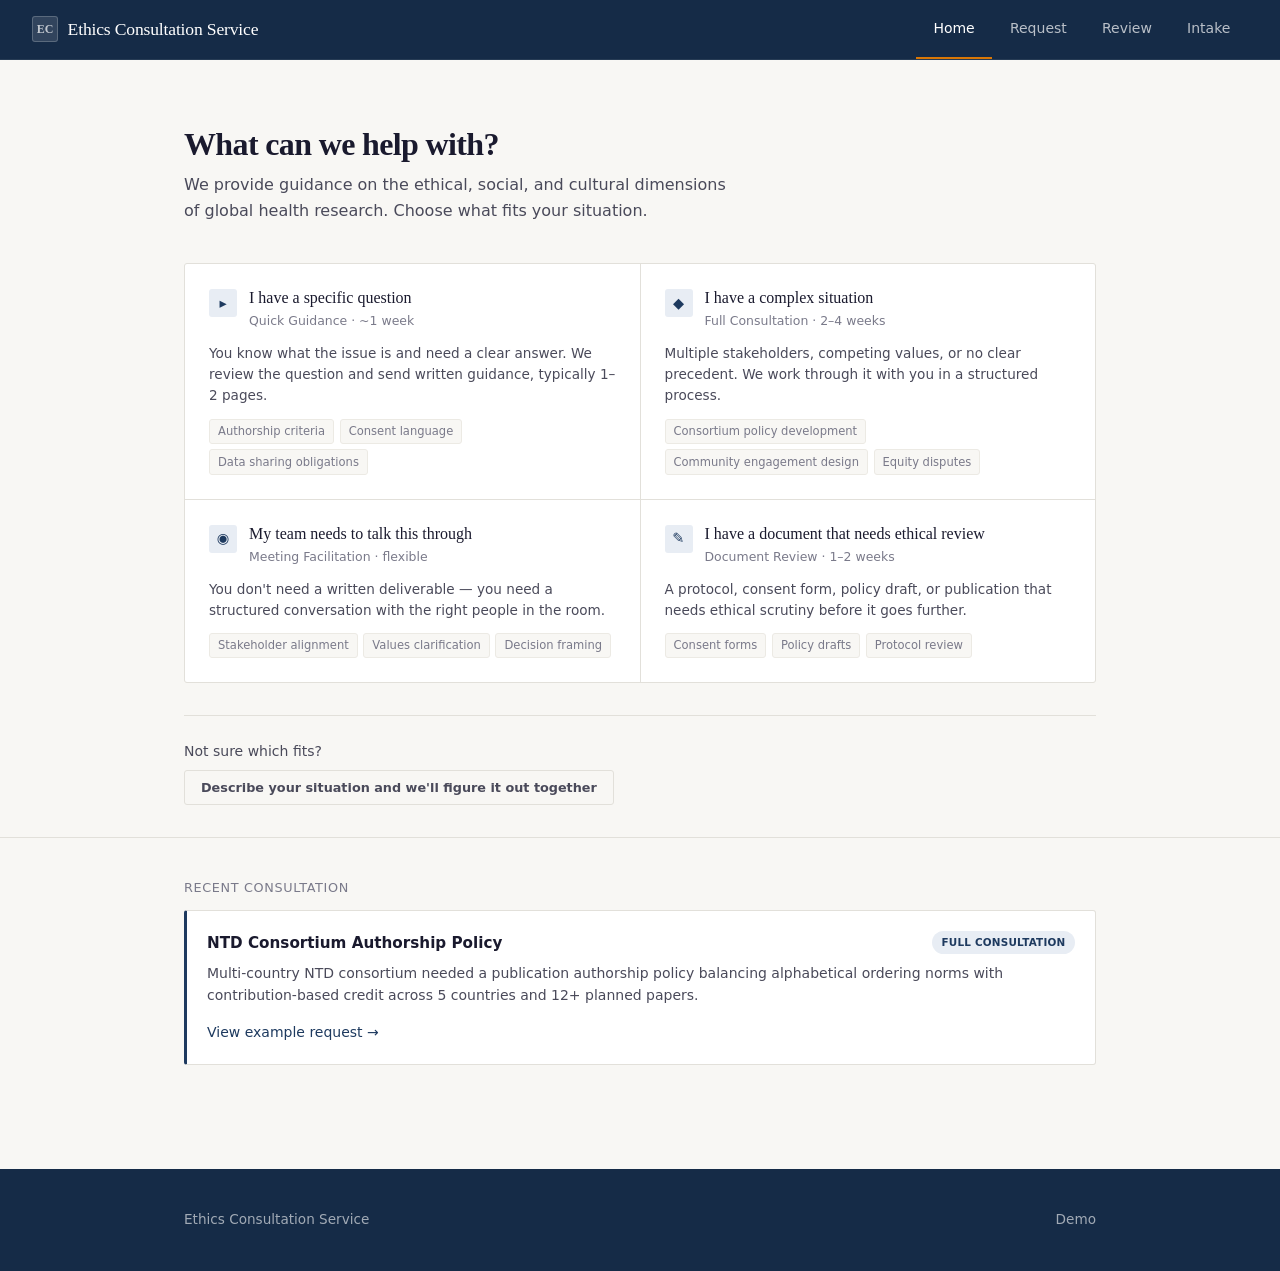
==== index.html @ dc06e8b0 "feat: ethics consultation request portal – 4-page static demo Client-facing request portal with AI-a" ====
<!DOCTYPE html>
<html lang="en">
<head>
<meta charset="UTF-8">
<meta name="viewport" content="width=device-width, initial-scale=1.0">
<title>Ethics Consultation Service</title>
<link rel="stylesheet" href="css/styles.css">
</head>
<body>

<!-- Nav -->
<nav class="nav-bar">
  <div class="nav-brand">
    <div class="brand-mark">EC</div>
    Ethics Consultation Service
  </div>
  <ul class="nav-links">
    <li><a href="index.html">Home</a></li>
    <li><a href="request.html">Request</a></li>
    <li><a href="review.html">Review</a></li>
    <li><a href="intake.html">Intake</a></li>
  </ul>
</nav>

<!-- Main -->
<section class="section" style="padding: 4rem 0 2rem;">
  <div class="container">
    <h1 style="font-size: 2rem; margin-bottom: 0.5rem;">What can we help with?</h1>
    <p class="text-light" style="max-width: 560px; margin-bottom: 2.5rem;">
      We provide guidance on the ethical, social, and cultural dimensions of global health research. Choose what fits your situation.
    </p>

    <!-- Triage Paths -->
    <div class="triage-grid">

      <a href="request.html?type=quick" class="triage-card">
        <div class="triage-header">
          <div class="triage-icon">&#9656;</div>
          <div>
            <div class="triage-title">I have a specific question</div>
            <div class="triage-timing">Quick Guidance &middot; ~1 week</div>
          </div>
        </div>
        <p class="triage-desc">You know what the issue is and need a clear answer. We review the question and send written guidance, typically 1&ndash;2 pages.</p>
        <div class="triage-examples">
          <span>Authorship criteria</span>
          <span>Consent language</span>
          <span>Data sharing obligations</span>
        </div>
      </a>

      <a href="request.html?type=full" class="triage-card">
        <div class="triage-header">
          <div class="triage-icon">&#9670;</div>
          <div>
            <div class="triage-title">I have a complex situation</div>
            <div class="triage-timing">Full Consultation &middot; 2&ndash;4 weeks</div>
          </div>
        </div>
        <p class="triage-desc">Multiple stakeholders, competing values, or no clear precedent. We work through it with you in a structured process.</p>
        <div class="triage-examples">
          <span>Consortium policy development</span>
          <span>Community engagement design</span>
          <span>Equity disputes</span>
        </div>
      </a>

      <a href="request.html?type=meeting" class="triage-card">
        <div class="triage-header">
          <div class="triage-icon">&#9673;</div>
          <div>
            <div class="triage-title">My team needs to talk this through</div>
            <div class="triage-timing">Meeting Facilitation &middot; flexible</div>
          </div>
        </div>
        <p class="triage-desc">You don't need a written deliverable &mdash; you need a structured conversation with the right people in the room.</p>
        <div class="triage-examples">
          <span>Stakeholder alignment</span>
          <span>Values clarification</span>
          <span>Decision framing</span>
        </div>
      </a>

      <a href="request.html?type=review" class="triage-card">
        <div class="triage-header">
          <div class="triage-icon">&#9998;</div>
          <div>
            <div class="triage-title">I have a document that needs ethical review</div>
            <div class="triage-timing">Document Review &middot; 1&ndash;2 weeks</div>
          </div>
        </div>
        <p class="triage-desc">A protocol, consent form, policy draft, or publication that needs ethical scrutiny before it goes further.</p>
        <div class="triage-examples">
          <span>Consent forms</span>
          <span>Policy drafts</span>
          <span>Protocol review</span>
        </div>
      </a>

    </div>

    <!-- Not sure -->
    <div style="margin-top: 2rem; padding-top: 1.5rem; border-top: 1px solid var(--border);">
      <p class="text-light text-small" style="margin-bottom: 0.5rem;">Not sure which fits?</p>
      <a href="request.html" class="btn btn-outline btn-sm">Describe your situation and we'll figure it out together</a>
    </div>

  </div>
</section>

<!-- Recent Example -->
<section class="section-sm" style="border-top: 1px solid var(--border);">
  <div class="container">
    <p class="text-xs text-muted" style="text-transform: uppercase; letter-spacing: 0.05em; margin-bottom: 0.75rem;">Recent consultation</p>
    <div class="card" style="border-left: 3px solid var(--navy);">
      <div style="display: flex; justify-content: space-between; align-items: start; flex-wrap: wrap; gap: 0.5rem; margin-bottom: 0.5rem;">
        <strong style="font-size: 0.95rem;">NTD Consortium Authorship Policy</strong>
        <span class="badge badge-navy" style="font-size: 0.65rem;">Full Consultation</span>
      </div>
      <p class="text-small text-light" style="margin-bottom: 0.75rem; line-height: 1.55;">
        Multi-country NTD consortium needed a publication authorship policy balancing alphabetical ordering norms with contribution-based credit across 5 countries and 12+ planned papers.
      </p>
      <a href="request.html?example=true" class="text-small" style="font-weight: 500;">View example request &rarr;</a>
    </div>
  </div>
</section>

<!-- Footer -->
<footer class="site-footer">
  <div class="container">
    <div class="footer-inner">
      <div>Ethics Consultation Service</div>
      <div>Demo</div>
    </div>
  </div>
</footer>

<script src="js/shared.js"></script>
</body>
</html>
---- css/styles.css ----
/* ═══════════════════════════════════════════════
   ETHICS CONSULTATION PORTAL – Design System
   Navy/Amber institutional palette
   ═══════════════════════════════════════════════ */

/* ── Tokens ────────────────────────────────── */
:root {
  /* Primary palette */
  --navy:        #1e3a5f;
  --navy-dark:   #152b47;
  --navy-light:  #2a4d7a;
  --navy-wash:   #e8edf4;

  /* Accent */
  --amber:       #d97706;
  --amber-hover: #b45309;
  --amber-light: #f59e0b;
  --amber-wash:  #fef3c7;
  --amber-bg:    #fffbeb;

  /* Surfaces */
  --surface:     #f8f7f4;
  --surface-alt: #f1efe9;
  --paper:       #ffffff;

  /* Text */
  --ink:         #1a1a2e;
  --ink-light:   #4a4a5a;
  --ink-muted:   #7a7a8a;
  --ink-faint:   #b0b0bc;

  /* Status */
  --success:     #059669;
  --success-bg:  #ecfdf5;
  --success-border: #a7f3d0;
  --warn:        #d97706;
  --warn-bg:     #fffbeb;
  --error:       #dc2626;
  --error-bg:    #fef2f2;

  /* Borders & shadows */
  --border:      #e2e0da;
  --border-light:#eceae4;
  --shadow-xs:   0 1px 2px rgba(26,26,46,0.04);
  --shadow-sm:   0 1px 3px rgba(26,26,46,0.06), 0 1px 2px rgba(26,26,46,0.04);
  --shadow-md:   0 4px 12px rgba(26,26,46,0.08);
  --shadow-lg:   0 10px 30px rgba(26,26,46,0.12);
  --shadow-glow: 0 0 0 3px rgba(217,119,6,0.15);

  /* Typography */
  --font-heading: Georgia, 'Times New Roman', serif;
  --font-body:    system-ui, -apple-system, 'Segoe UI', Roboto, 'Helvetica Neue', sans-serif;
  --font-mono:    'SF Mono', 'Fira Code', 'Cascadia Code', monospace;

  /* Layout */
  --max-width:   960px;
  --radius:      3px;
  --radius-lg:   4px;
  --radius-xl:   6px;
  --transition:  0.15s ease;
  --transition-slow: 0.3s ease;
}

/* ── Reset ─────────────────────────────────── */
*, *::before, *::after {
  margin: 0; padding: 0; box-sizing: border-box;
}
html {
  font-size: 16px;
  -webkit-font-smoothing: antialiased;
  text-rendering: optimizeLegibility;
  scroll-behavior: smooth;
}
body {
  font-family: var(--font-body);
  background: var(--surface);
  color: var(--ink);
  line-height: 1.6;
  min-height: 100vh;
}
::selection { background: var(--amber-wash); color: var(--ink); }
img { max-width: 100%; display: block; }
a { color: var(--navy); text-decoration: none; }
a:hover { color: var(--amber); }

/* ── Nav Bar ───────────────────────────────── */
.nav-bar {
  background: var(--navy-dark);
  padding: 0 2rem;
  display: flex;
  align-items: center;
  justify-content: space-between;
  height: 60px;
  position: sticky;
  top: 0;
  z-index: 100;
  box-shadow: none;
  border-bottom: 1px solid rgba(255,255,255,0.08);
}
.nav-brand {
  font-family: var(--font-heading);
  font-size: 1.1rem;
  color: #fff;
  letter-spacing: -0.01em;
  display: flex;
  align-items: center;
  gap: 0.6rem;
}
.nav-brand .brand-mark {
  width: 26px;
  height: 26px;
  background: rgba(255,255,255,0.12);
  border: 1px solid rgba(255,255,255,0.2);
  border-radius: var(--radius);
  display: flex;
  align-items: center;
  justify-content: center;
  font-size: 0.75rem;
  color: rgba(255,255,255,0.7);
  font-weight: 600;
}
.nav-links {
  display: flex;
  gap: 0;
  list-style: none;
  height: 100%;
}
.nav-links a {
  color: rgba(255,255,255,0.7);
  font-size: 0.875rem;
  font-weight: 500;
  padding: 0 1.1rem;
  height: 100%;
  display: flex;
  align-items: center;
  border-bottom: 2px solid transparent;
  transition: all var(--transition);
}
.nav-links a:hover {
  color: #fff;
  background: rgba(255,255,255,0.05);
}
.nav-links a.active {
  color: #fff;
  border-bottom-color: var(--amber);
}

/* ── Container ─────────────────────────────── */
.container {
  max-width: var(--max-width);
  margin: 0 auto;
  padding: 0 1.5rem;
}
.container-wide {
  max-width: 1100px;
  margin: 0 auto;
  padding: 0 1.5rem;
}

/* ── Section ───────────────────────────────── */
.section {
  padding: 4rem 0;
}
.section-sm {
  padding: 2.5rem 0;
}
.section-alt {
  background: var(--paper);
}

/* ── Typography ────────────────────────────── */
h1, h2, h3, h4 {
  font-family: var(--font-heading);
  color: var(--ink);
  line-height: 1.25;
}
h1 { font-size: 2.25rem; letter-spacing: -0.02em; }
h2 { font-size: 1.75rem; letter-spacing: -0.01em; }
h3 { font-size: 1.25rem; }
h4 { font-size: 1.05rem; }

.text-muted { color: var(--ink-muted); }
.text-light { color: var(--ink-light); }
.text-small { font-size: 0.875rem; }
.text-xs { font-size: 0.8rem; }

.hero-headline {
  font-size: 2.75rem;
  letter-spacing: -0.03em;
  line-height: 1.15;
  color: var(--ink);
}
.hero-sub {
  font-size: 1.15rem;
  color: var(--ink-light);
  max-width: 600px;
  line-height: 1.6;
}

/* ── Buttons ───────────────────────────────── */
.btn {
  display: inline-flex;
  align-items: center;
  justify-content: center;
  gap: 0.5rem;
  padding: 0.7rem 1.6rem;
  border-radius: var(--radius);
  font-size: 0.9rem;
  font-weight: 600;
  font-family: var(--font-body);
  cursor: pointer;
  border: none;
  transition: all var(--transition);
  text-decoration: none;
  line-height: 1.4;
}
.btn:active { transform: translateY(1px); }

.btn-primary {
  background: var(--navy);
  color: #fff;
}
.btn-primary:hover {
  background: var(--navy-light);
  color: #fff;
}

.btn-secondary {
  background: var(--ink);
  color: #fff;
}
.btn-secondary:hover {
  background: var(--ink-light);
  color: #fff;
}

.btn-outline {
  background: transparent;
  color: var(--ink-light);
  border: 1px solid var(--border);
}
.btn-outline:hover {
  border-color: var(--ink-light);
  color: var(--ink);
}

.btn-ghost {
  background: transparent;
  color: var(--ink-light);
  padding: 0.5rem 1rem;
  border: 1px solid transparent;
}
.btn-ghost:hover {
  color: var(--ink);
  background: rgba(0,0,0,0.04);
}

.btn-lg {
  padding: 0.85rem 2rem;
  font-size: 1rem;
}
.btn-sm {
  padding: 0.45rem 1rem;
  font-size: 0.8rem;
}
.btn-icon {
  width: 36px;
  height: 36px;
  padding: 0;
  border-radius: 50%;
}

/* ── Triage Cards (landing page) ────────────── */
.triage-grid {
  display: grid;
  grid-template-columns: repeat(2, 1fr);
  gap: 1px;
  background: var(--border);
  border: 1px solid var(--border);
  border-radius: var(--radius);
  overflow: hidden;
}
.triage-card {
  display: block;
  background: var(--paper);
  padding: 1.5rem;
  text-decoration: none;
  color: var(--ink);
  transition: background var(--transition);
}
.triage-card:hover {
  background: var(--surface);
  color: var(--ink);
}
.triage-header {
  display: flex;
  align-items: flex-start;
  gap: 0.75rem;
  margin-bottom: 0.75rem;
}
.triage-icon {
  width: 28px;
  height: 28px;
  background: var(--navy-wash);
  color: var(--navy);
  border-radius: var(--radius);
  display: flex;
  align-items: center;
  justify-content: center;
  font-size: 0.9rem;
  flex-shrink: 0;
  margin-top: 1px;
}
.triage-title {
  font-family: var(--font-heading);
  font-size: 1rem;
  line-height: 1.3;
  color: var(--ink);
}
.triage-timing {
  font-size: 0.78rem;
  color: var(--ink-muted);
  margin-top: 0.15rem;
}
.triage-desc {
  font-size: 0.85rem;
  color: var(--ink-light);
  line-height: 1.55;
  margin-bottom: 0.75rem;
}
.triage-examples {
  display: flex;
  flex-wrap: wrap;
  gap: 0.35rem;
}
.triage-examples span {
  font-size: 0.72rem;
  color: var(--ink-muted);
  background: var(--surface);
  padding: 0.15rem 0.5rem;
  border-radius: var(--radius);
  border: 1px solid var(--border-light);
}

@media (max-width: 768px) {
  .triage-grid { grid-template-columns: 1fr; }
}

/* ── Cards ─────────────────────────────────── */
.card {
  background: var(--paper);
  border: 1px solid var(--border);
  border-radius: var(--radius);
  padding: 1.25rem;
  transition: all var(--transition);
}
.card:hover {
  border-color: var(--navy);
}
.card-icon {
  width: 36px;
  height: 36px;
  border-radius: var(--radius);
  display: flex;
  align-items: center;
  justify-content: center;
  font-size: 1.1rem;
  margin-bottom: 0.75rem;
}
.card-icon-navy {
  background: var(--navy-wash);
  color: var(--navy);
}
.card-icon-amber {
  background: var(--amber-wash);
  color: var(--amber);
}
.card-title {
  font-family: var(--font-heading);
  font-size: 1.1rem;
  color: var(--ink);
  margin-bottom: 0.4rem;
}
.card-desc {
  font-size: 0.875rem;
  color: var(--ink-light);
  line-height: 1.55;
}

/* Selectable card (form cards) */
.card.selectable {
  cursor: pointer;
  border: 2px solid var(--border);
  position: relative;
}
.card.selectable:hover {
  border-color: var(--navy-light);
  background: var(--navy-wash);
}
.card.selectable.selected {
  border-color: var(--amber);
  background: var(--amber-bg);
  box-shadow: var(--shadow-glow);
}
.card.selectable.selected::after {
  content: '\2713';
  position: absolute;
  top: 0.6rem;
  right: 0.6rem;
  width: 18px;
  height: 18px;
  background: var(--amber);
  color: #fff;
  border-radius: var(--radius);
  display: flex;
  align-items: center;
  justify-content: center;
  font-size: 0.65rem;
  font-weight: 700;
}

/* Card grids */
.card-grid-2 {
  display: grid;
  grid-template-columns: repeat(2, 1fr);
  gap: 1rem;
}
.card-grid-3 {
  display: grid;
  grid-template-columns: repeat(3, 1fr);
  gap: 1rem;
}
.card-grid-4 {
  display: grid;
  grid-template-columns: repeat(2, 1fr);
  gap: 1rem;
}

/* Step number badge on cards */
.card-step {
  width: 24px;
  height: 24px;
  border-radius: var(--radius);
  background: var(--navy);
  color: #fff;
  font-size: 0.75rem;
  font-weight: 700;
  display: flex;
  align-items: center;
  justify-content: center;
  margin-bottom: 0.6rem;
}

/* ── Forms ──────────────────────────────────── */
.form-section {
  background: var(--paper);
  border: 1px solid var(--border);
  border-radius: var(--radius);
  padding: 1.5rem;
  margin-bottom: 1.25rem;
}
.form-section-title {
  font-family: var(--font-heading);
  font-size: 1.2rem;
  color: var(--ink);
  margin-bottom: 0.3rem;
}
.form-section-desc {
  font-size: 0.875rem;
  color: var(--ink-muted);
  margin-bottom: 1.5rem;
}

.field-group {
  margin-bottom: 1.25rem;
}
.field-group:last-child { margin-bottom: 0; }

.field-group label {
  display: block;
  font-size: 0.875rem;
  font-weight: 600;
  color: var(--ink);
  margin-bottom: 0.35rem;
}
.field-group .hint {
  font-size: 0.78rem;
  color: var(--ink-muted);
  font-style: italic;
  margin-top: 0.25rem;
}

input[type="text"],
input[type="email"],
input[type="date"],
textarea,
select {
  width: 100%;
  padding: 0.65rem 0.85rem;
  border: 1.5px solid var(--border);
  border-radius: var(--radius);
  font-family: var(--font-body);
  font-size: 0.9rem;
  color: var(--ink);
  background: var(--paper);
  transition: all var(--transition);
  line-height: 1.5;
}
input:focus,
textarea:focus,
select:focus {
  outline: none;
  border-color: var(--navy);
  box-shadow: 0 0 0 3px rgba(30,58,95,0.1);
}
input::placeholder,
textarea::placeholder {
  color: var(--ink-faint);
}

textarea { resize: vertical; min-height: 2.5rem; }

.field-row {
  display: grid;
  grid-template-columns: repeat(2, 1fr);
  gap: 1rem;
}

/* ── Badges & Tags ─────────────────────────── */
.badge {
  display: inline-flex;
  align-items: center;
  padding: 0.2rem 0.6rem;
  border-radius: 100px;
  font-size: 0.72rem;
  font-weight: 600;
  letter-spacing: 0.02em;
  text-transform: uppercase;
}
.badge-high {
  background: var(--amber-wash);
  color: var(--amber-hover);
}
.badge-medium {
  background: var(--navy-wash);
  color: var(--navy);
}
.badge-low {
  background: var(--success-bg);
  color: var(--success);
}
.badge-navy {
  background: var(--navy-wash);
  color: var(--navy);
}

/* ── Progress / Confidence Bar ─────────────── */
.confidence-bar {
  height: 6px;
  background: var(--border-light);
  border-radius: 3px;
  overflow: hidden;
  margin-top: 0.5rem;
}
.confidence-fill {
  height: 100%;
  border-radius: 3px;
  transition: width 1s ease;
}
.confidence-fill-high { background: var(--amber); }
.confidence-fill-med  { background: var(--navy-light); }
.confidence-fill-low  { background: var(--success); }

/* ── Loading / Typing Animation ────────────── */
.scan-loading {
  display: flex;
  align-items: center;
  gap: 0.5rem;
  padding: 1rem 0;
  color: var(--ink-muted);
  font-size: 0.875rem;
}
.typing-dots {
  display: inline-flex;
  gap: 3px;
}
.typing-dots span {
  width: 6px;
  height: 6px;
  background: var(--navy-light);
  border-radius: 50%;
  animation: typing 1.2s infinite ease-in-out;
}
.typing-dots span:nth-child(2) { animation-delay: 0.2s; }
.typing-dots span:nth-child(3) { animation-delay: 0.4s; }

@keyframes typing {
  0%, 80%, 100% { opacity: 0.3; transform: scale(0.8); }
  40% { opacity: 1; transform: scale(1); }
}

/* Scan section fade-in */
.scan-section {
  opacity: 0;
  transform: translateY(12px);
  transition: opacity 0.6s ease, transform 0.6s ease;
}
.scan-section.visible {
  opacity: 1;
  transform: translateY(0);
}

/* ── Summary / Read-only display ───────────── */
.summary-block {
  background: var(--paper);
  border: 1px solid var(--border);
  border-radius: var(--radius);
  padding: 1.25rem 1.5rem;
  margin-bottom: 1rem;
}
.summary-block h3 {
  font-family: var(--font-heading);
  font-size: 0.95rem;
  color: var(--navy);
  margin-bottom: 0.75rem;
  padding-bottom: 0.5rem;
  border-bottom: 1px solid var(--border-light);
}
.summary-row {
  display: flex;
  padding: 0.3rem 0;
  font-size: 0.875rem;
  line-height: 1.5;
}
.summary-label {
  flex: 0 0 160px;
  color: var(--ink-muted);
  font-weight: 500;
}
.summary-value {
  color: var(--ink);
  flex: 1;
}

/* ── Two-Column Layout (review page) ─────── */
.two-col {
  display: grid;
  grid-template-columns: 1fr 380px;
  gap: 2rem;
  align-items: start;
}
.sidebar {
  position: sticky;
  top: 80px;
}
.sidebar-card {
  background: var(--paper);
  border: 1px solid var(--border);
  border-radius: var(--radius);
  padding: 1.25rem;
  margin-bottom: 0.75rem;
}
.sidebar-card h4 {
  font-size: 0.9rem;
  color: var(--navy);
  margin-bottom: 0.75rem;
  text-transform: uppercase;
  letter-spacing: 0.04em;
  font-family: var(--font-body);
  font-weight: 700;
}

/* ── Divider ───────────────────────────────── */
.divider {
  border: none;
  border-top: 1px solid var(--border-light);
  margin: 1.5rem 0;
}

/* ── Footer ────────────────────────────────── */
.site-footer {
  background: var(--navy-dark);
  color: rgba(255,255,255,0.6);
  padding: 2.5rem 0;
  font-size: 0.85rem;
  margin-top: 4rem;
}
.site-footer a {
  color: rgba(255,255,255,0.8);
}
.site-footer a:hover {
  color: var(--amber-light);
}
.footer-inner {
  display: flex;
  justify-content: space-between;
  align-items: center;
}

/* ── Utility ───────────────────────────────── */
.flex { display: flex; }
.flex-col { flex-direction: column; }
.items-center { align-items: center; }
.justify-between { justify-content: space-between; }
.gap-1 { gap: 0.5rem; }
.gap-2 { gap: 1rem; }
.gap-3 { gap: 1.5rem; }
.gap-4 { gap: 2rem; }
.mt-1 { margin-top: 0.5rem; }
.mt-2 { margin-top: 1rem; }
.mt-3 { margin-top: 1.5rem; }
.mt-4 { margin-top: 2rem; }
.mb-1 { margin-bottom: 0.5rem; }
.mb-2 { margin-bottom: 1rem; }
.mb-3 { margin-bottom: 1.5rem; }
.mb-4 { margin-bottom: 2rem; }
.text-center { text-align: center; }

/* ── Print ─────────────────────────────────── */
@media print {
  body { background: white; }
  .nav-bar, .site-footer, .no-print { display: none !important; }
  .container { max-width: 100%; padding: 0; }
  .sidebar { position: static; }
  .two-col { grid-template-columns: 1fr; }
  .card, .summary-block, .form-section, .sidebar-card {
    box-shadow: none;
    border: 1px solid #ccc;
    break-inside: avoid;
    page-break-inside: avoid;
  }
}

/* ── Responsive ────────────────────────────── */
@media (max-width: 1024px) {
  .two-col {
    grid-template-columns: 1fr;
  }
  .sidebar {
    position: static;
    order: -1;
  }
}

@media (max-width: 768px) {
  .nav-bar { padding: 0 1rem; }
  .nav-links a { padding: 0 0.75rem; font-size: 0.8rem; }
  .container { padding: 0 1rem; }
  .section { padding: 2.5rem 0; }
  h1 { font-size: 1.75rem; }
  h2 { font-size: 1.4rem; }
  .hero-headline { font-size: 2rem; }
  .card-grid-2 { grid-template-columns: 1fr; }
  .card-grid-3 { grid-template-columns: 1fr; }
  .card-grid-4 { grid-template-columns: 1fr; }
  .field-row { grid-template-columns: 1fr; }
  .footer-inner { flex-direction: column; gap: 1rem; text-align: center; }
}

@media (max-width: 375px) {
  .nav-bar { height: auto; padding: 0.75rem 1rem; flex-wrap: wrap; }
  .nav-brand { font-size: 0.95rem; }
  .nav-links a { font-size: 0.75rem; padding: 0 0.5rem; }
  .section { padding: 1.5rem 0; }
  .form-section { padding: 1.25rem; }
  .btn-lg { padding: 0.7rem 1.5rem; font-size: 0.9rem; }
}
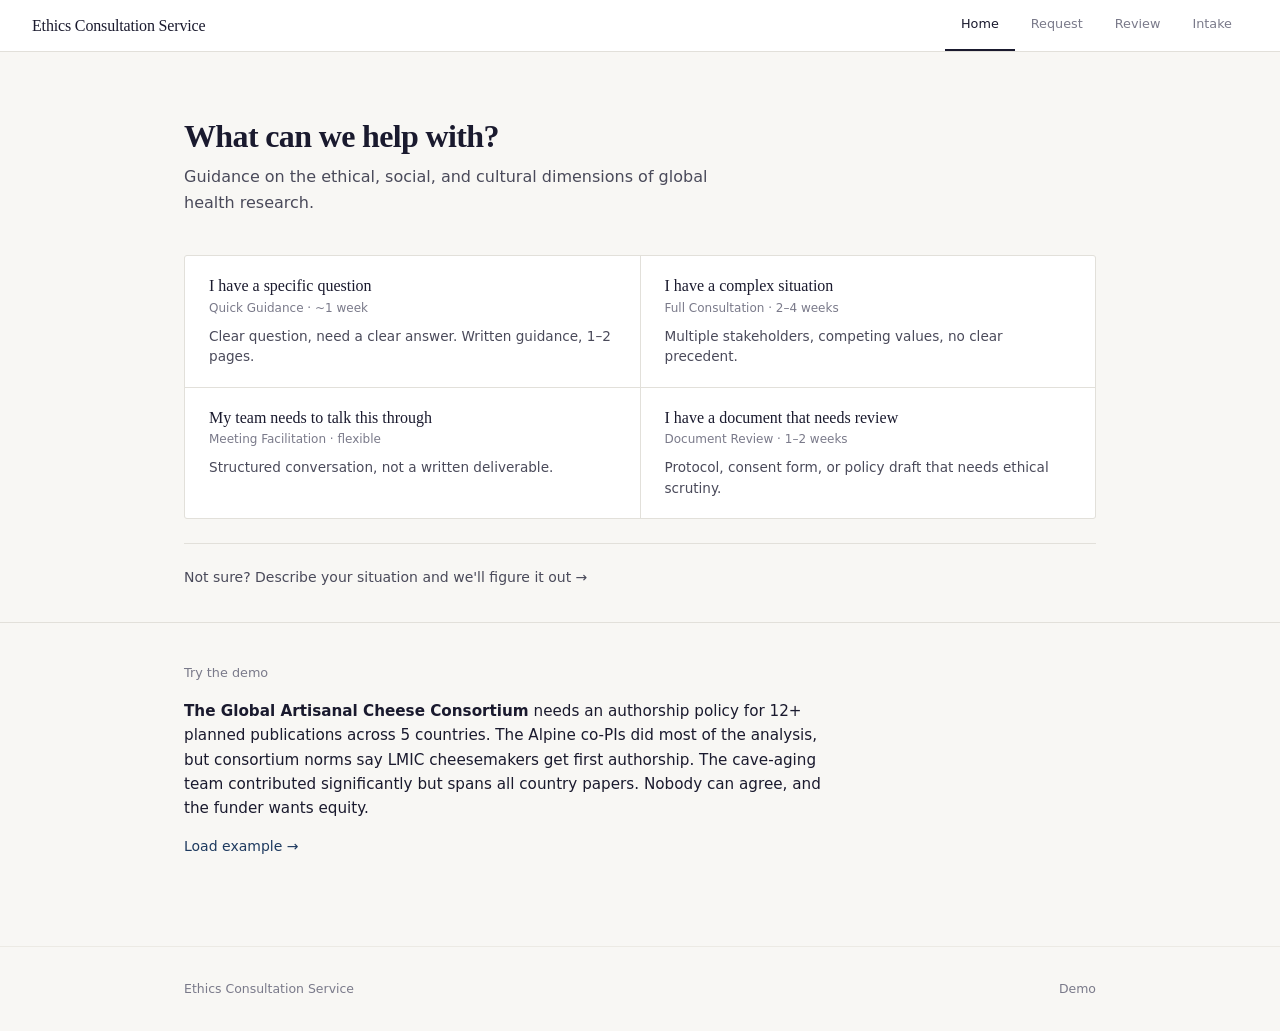
==== commit 2b56ac27: "polish: warmer nav, simpler triage, cheese consortium example - Nav: white bg with text links, brand" ====
--- a/index.html
+++ b/index.html
@@ -4,16 +4,14 @@
 <meta charset="UTF-8">
 <meta name="viewport" content="width=device-width, initial-scale=1.0">
 <title>Ethics Consultation Service</title>
+<link rel="icon" href="favicon.svg" type="image/svg+xml">
 <link rel="stylesheet" href="css/styles.css">
 </head>
 <body>
 
 <!-- Nav -->
 <nav class="nav-bar">
-  <div class="nav-brand">
-    <div class="brand-mark">EC</div>
-    Ethics Consultation Service
-  </div>
+  <a href="index.html" class="nav-brand">Ethics Consultation Service</a>
   <ul class="nav-links">
     <li><a href="index.html">Home</a></li>
     <li><a href="request.html">Request</a></li>
@@ -27,100 +25,53 @@
   <div class="container">
     <h1 style="font-size: 2rem; margin-bottom: 0.5rem;">What can we help with?</h1>
     <p class="text-light" style="max-width: 560px; margin-bottom: 2.5rem;">
-      We provide guidance on the ethical, social, and cultural dimensions of global health research. Choose what fits your situation.
+      Guidance on the ethical, social, and cultural dimensions of global health research.
     </p>
 
-    <!-- Triage Paths -->
     <div class="triage-grid">
 
       <a href="request.html?type=quick" class="triage-card">
-        <div class="triage-header">
-          <div class="triage-icon">&#9656;</div>
-          <div>
-            <div class="triage-title">I have a specific question</div>
-            <div class="triage-timing">Quick Guidance &middot; ~1 week</div>
-          </div>
-        </div>
-        <p class="triage-desc">You know what the issue is and need a clear answer. We review the question and send written guidance, typically 1&ndash;2 pages.</p>
-        <div class="triage-examples">
-          <span>Authorship criteria</span>
-          <span>Consent language</span>
-          <span>Data sharing obligations</span>
-        </div>
+        <div class="triage-title">I have a specific question</div>
+        <div class="triage-timing">Quick Guidance &middot; ~1 week</div>
+        <p class="triage-desc">Clear question, need a clear answer. Written guidance, 1&ndash;2 pages.</p>
       </a>
 
       <a href="request.html?type=full" class="triage-card">
-        <div class="triage-header">
-          <div class="triage-icon">&#9670;</div>
-          <div>
-            <div class="triage-title">I have a complex situation</div>
-            <div class="triage-timing">Full Consultation &middot; 2&ndash;4 weeks</div>
-          </div>
-        </div>
-        <p class="triage-desc">Multiple stakeholders, competing values, or no clear precedent. We work through it with you in a structured process.</p>
-        <div class="triage-examples">
-          <span>Consortium policy development</span>
-          <span>Community engagement design</span>
-          <span>Equity disputes</span>
-        </div>
+        <div class="triage-title">I have a complex situation</div>
+        <div class="triage-timing">Full Consultation &middot; 2&ndash;4 weeks</div>
+        <p class="triage-desc">Multiple stakeholders, competing values, no clear precedent.</p>
       </a>
 
       <a href="request.html?type=meeting" class="triage-card">
-        <div class="triage-header">
-          <div class="triage-icon">&#9673;</div>
-          <div>
-            <div class="triage-title">My team needs to talk this through</div>
-            <div class="triage-timing">Meeting Facilitation &middot; flexible</div>
-          </div>
-        </div>
-        <p class="triage-desc">You don't need a written deliverable &mdash; you need a structured conversation with the right people in the room.</p>
-        <div class="triage-examples">
-          <span>Stakeholder alignment</span>
-          <span>Values clarification</span>
-          <span>Decision framing</span>
-        </div>
+        <div class="triage-title">My team needs to talk this through</div>
+        <div class="triage-timing">Meeting Facilitation &middot; flexible</div>
+        <p class="triage-desc">Structured conversation, not a written deliverable.</p>
       </a>
 
       <a href="request.html?type=review" class="triage-card">
-        <div class="triage-header">
-          <div class="triage-icon">&#9998;</div>
-          <div>
-            <div class="triage-title">I have a document that needs ethical review</div>
-            <div class="triage-timing">Document Review &middot; 1&ndash;2 weeks</div>
-          </div>
-        </div>
-        <p class="triage-desc">A protocol, consent form, policy draft, or publication that needs ethical scrutiny before it goes further.</p>
-        <div class="triage-examples">
-          <span>Consent forms</span>
-          <span>Policy drafts</span>
-          <span>Protocol review</span>
-        </div>
+        <div class="triage-title">I have a document that needs review</div>
+        <div class="triage-timing">Document Review &middot; 1&ndash;2 weeks</div>
+        <p class="triage-desc">Protocol, consent form, or policy draft that needs ethical scrutiny.</p>
       </a>
 
     </div>
 
-    <!-- Not sure -->
-    <div style="margin-top: 2rem; padding-top: 1.5rem; border-top: 1px solid var(--border);">
-      <p class="text-light text-small" style="margin-bottom: 0.5rem;">Not sure which fits?</p>
-      <a href="request.html" class="btn btn-outline btn-sm">Describe your situation and we'll figure it out together</a>
+    <div style="margin-top: 1.5rem; padding-top: 1.25rem; border-top: 1px solid var(--border);">
+      <a href="request.html" class="text-small text-light">Not sure? Describe your situation and we'll figure it out &rarr;</a>
     </div>
 
   </div>
 </section>
 
-<!-- Recent Example -->
+<!-- Example -->
 <section class="section-sm" style="border-top: 1px solid var(--border);">
   <div class="container">
-    <p class="text-xs text-muted" style="text-transform: uppercase; letter-spacing: 0.05em; margin-bottom: 0.75rem;">Recent consultation</p>
-    <div class="card" style="border-left: 3px solid var(--navy);">
-      <div style="display: flex; justify-content: space-between; align-items: start; flex-wrap: wrap; gap: 0.5rem; margin-bottom: 0.5rem;">
-        <strong style="font-size: 0.95rem;">NTD Consortium Authorship Policy</strong>
-        <span class="badge badge-navy" style="font-size: 0.65rem;">Full Consultation</span>
-      </div>
-      <p class="text-small text-light" style="margin-bottom: 0.75rem; line-height: 1.55;">
-        Multi-country NTD consortium needed a publication authorship policy balancing alphabetical ordering norms with contribution-based credit across 5 countries and 12+ planned papers.
+    <div style="max-width: 640px;">
+      <p class="text-xs text-muted mb-2">Try the demo</p>
+      <p style="font-size: 0.95rem; line-height: 1.6; margin-bottom: 0.75rem;">
+        <strong>The Global Artisanal Cheese Consortium</strong> needs an authorship policy for 12+ planned publications across 5 countries. The Alpine co-PIs did most of the analysis, but consortium norms say LMIC cheesemakers get first authorship. The cave-aging team contributed significantly but spans all country papers. Nobody can agree, and the funder wants equity.
       </p>
-      <a href="request.html?example=true" class="text-small" style="font-weight: 500;">View example request &rarr;</a>
+      <a href="request.html?example=true" class="text-small" style="font-weight: 500;">Load example &rarr;</a>
     </div>
   </div>
 </section>
--- a/css/styles.css
+++ b/css/styles.css
@@ -85,40 +85,29 @@
 
 /* ── Nav Bar ───────────────────────────────── */
 .nav-bar {
-  background: var(--navy-dark);
+  background: var(--paper);
   padding: 0 2rem;
   display: flex;
   align-items: center;
   justify-content: space-between;
-  height: 60px;
+  height: 52px;
   position: sticky;
   top: 0;
   z-index: 100;
-  box-shadow: none;
-  border-bottom: 1px solid rgba(255,255,255,0.08);
+  border-bottom: 1px solid var(--border);
 }
 .nav-brand {
   font-family: var(--font-heading);
-  font-size: 1.1rem;
-  color: #fff;
+  font-size: 1rem;
+  color: var(--ink);
   letter-spacing: -0.01em;
   display: flex;
   align-items: center;
-  gap: 0.6rem;
-}
-.nav-brand .brand-mark {
-  width: 26px;
-  height: 26px;
-  background: rgba(255,255,255,0.12);
-  border: 1px solid rgba(255,255,255,0.2);
-  border-radius: var(--radius);
-  display: flex;
-  align-items: center;
-  justify-content: center;
-  font-size: 0.75rem;
-  color: rgba(255,255,255,0.7);
-  font-weight: 600;
-}
+  gap: 0.5rem;
+  text-decoration: none;
+}
+.nav-brand:hover { color: var(--ink); }
+.nav-brand .brand-mark { display: none; }
 .nav-links {
   display: flex;
   gap: 0;
@@ -126,10 +115,10 @@
   height: 100%;
 }
 .nav-links a {
-  color: rgba(255,255,255,0.7);
-  font-size: 0.875rem;
+  color: var(--ink-muted);
+  font-size: 0.8rem;
   font-weight: 500;
-  padding: 0 1.1rem;
+  padding: 0 1rem;
   height: 100%;
   display: flex;
   align-items: center;
@@ -137,12 +126,11 @@
   transition: all var(--transition);
 }
 .nav-links a:hover {
-  color: #fff;
-  background: rgba(255,255,255,0.05);
+  color: var(--ink);
 }
 .nav-links a.active {
-  color: #fff;
-  border-bottom-color: var(--amber);
+  color: var(--ink);
+  border-bottom-color: var(--ink);
 }
 
 /* ── Container ─────────────────────────────── */
@@ -283,7 +271,7 @@
 .triage-card {
   display: block;
   background: var(--paper);
-  padding: 1.5rem;
+  padding: 1.25rem 1.5rem;
   text-decoration: none;
   color: var(--ink);
   transition: background var(--transition);
@@ -291,25 +279,6 @@
 .triage-card:hover {
   background: var(--surface);
   color: var(--ink);
-}
-.triage-header {
-  display: flex;
-  align-items: flex-start;
-  gap: 0.75rem;
-  margin-bottom: 0.75rem;
-}
-.triage-icon {
-  width: 28px;
-  height: 28px;
-  background: var(--navy-wash);
-  color: var(--navy);
-  border-radius: var(--radius);
-  display: flex;
-  align-items: center;
-  justify-content: center;
-  font-size: 0.9rem;
-  flex-shrink: 0;
-  margin-top: 1px;
 }
 .triage-title {
   font-family: var(--font-heading);
@@ -318,28 +287,16 @@
   color: var(--ink);
 }
 .triage-timing {
-  font-size: 0.78rem;
+  font-size: 0.75rem;
   color: var(--ink-muted);
-  margin-top: 0.15rem;
+  margin-top: 0.1rem;
+  margin-bottom: 0.5rem;
 }
 .triage-desc {
   font-size: 0.85rem;
   color: var(--ink-light);
-  line-height: 1.55;
-  margin-bottom: 0.75rem;
-}
-.triage-examples {
-  display: flex;
-  flex-wrap: wrap;
-  gap: 0.35rem;
-}
-.triage-examples span {
-  font-size: 0.72rem;
-  color: var(--ink-muted);
-  background: var(--surface);
-  padding: 0.15rem 0.5rem;
-  border-radius: var(--radius);
-  border: 1px solid var(--border-light);
+  line-height: 1.5;
+  margin-bottom: 0;
 }
 
 @media (max-width: 768px) {
@@ -679,17 +636,18 @@
 
 /* ── Footer ────────────────────────────────── */
 .site-footer {
-  background: var(--navy-dark);
-  color: rgba(255,255,255,0.6);
-  padding: 2.5rem 0;
-  font-size: 0.85rem;
-  margin-top: 4rem;
+  background: transparent;
+  color: var(--ink-muted);
+  padding: 2rem 0;
+  font-size: 0.78rem;
+  margin-top: 3rem;
+  border-top: 1px solid var(--border-light);
 }
 .site-footer a {
-  color: rgba(255,255,255,0.8);
+  color: var(--ink-light);
 }
 .site-footer a:hover {
-  color: var(--amber-light);
+  color: var(--ink);
 }
 .footer-inner {
   display: flex;
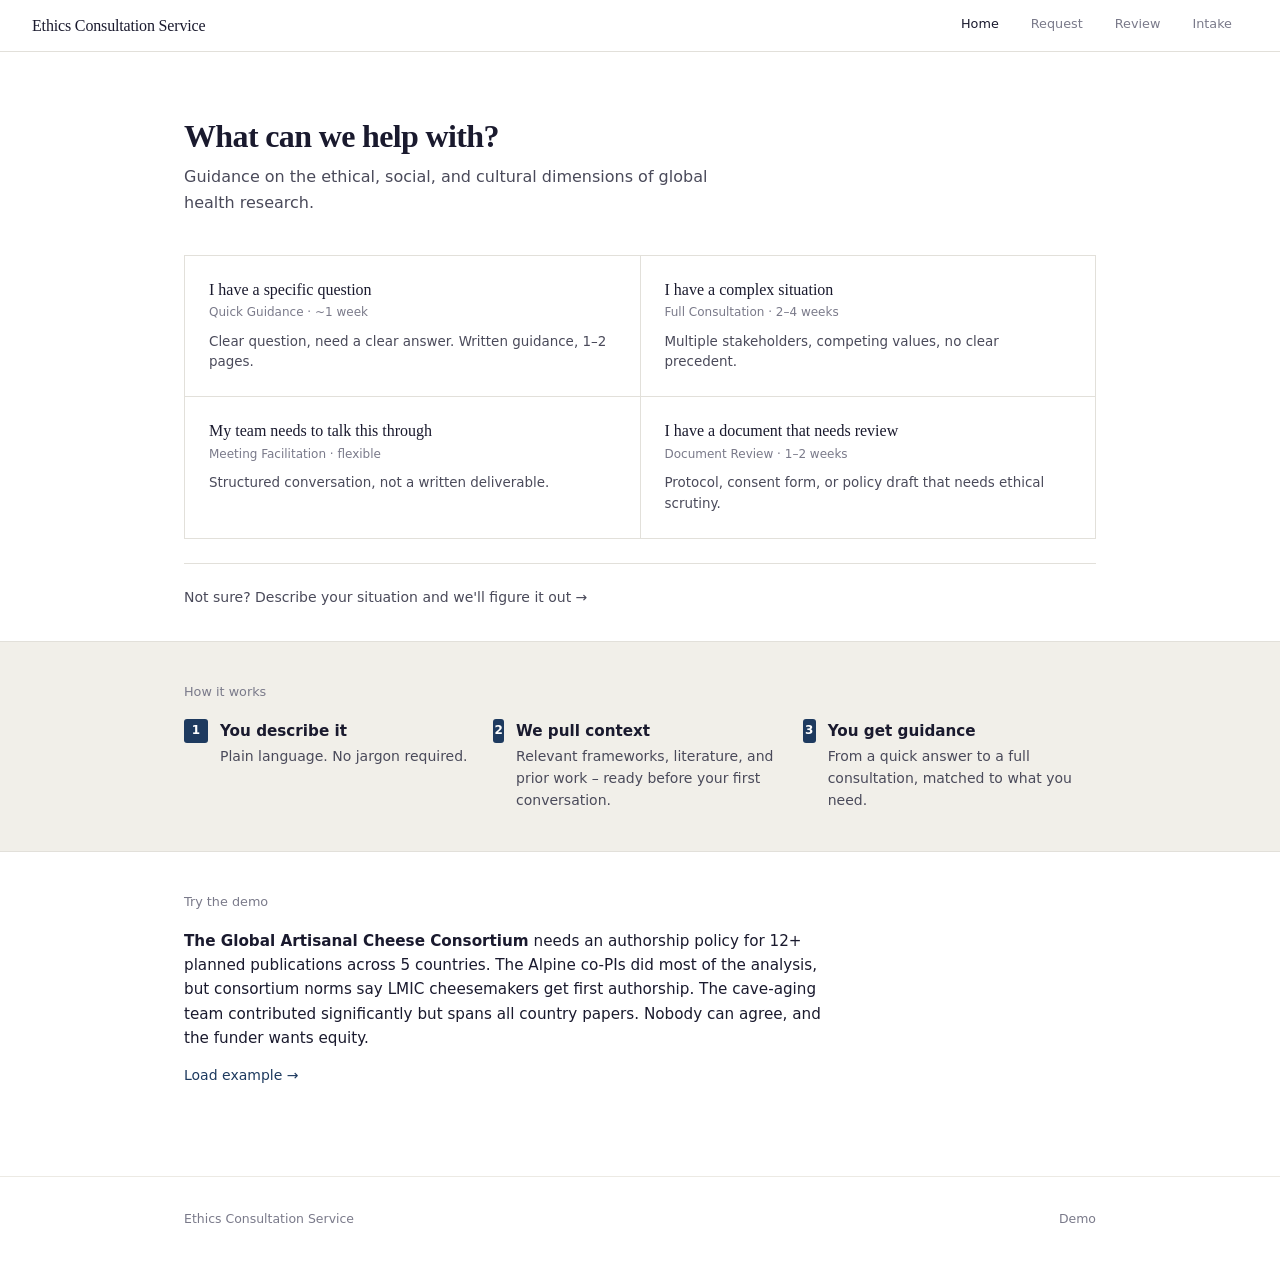
==== commit 921fb06a: "polish: human tone, responsive nav, dialed-back triage Landing page rebuilt with conversational voic" ====
--- a/index.html
+++ b/index.html
@@ -63,8 +63,38 @@
   </div>
 </section>
 
+<!-- How It Works -->
+<section class="section-sm" id="how-it-works" style="background: var(--surface-alt); border-top: 1px solid var(--border); border-bottom: 1px solid var(--border);">
+  <div class="container">
+    <p class="text-xs text-muted" style="margin-bottom: 1rem;">How it works</p>
+    <div class="card-grid-3">
+      <div style="display: flex; gap: 0.75rem; align-items: flex-start;">
+        <div class="card-step">1</div>
+        <div>
+          <div style="font-weight: 600; font-size: 0.95rem; margin-bottom: 0.2rem;">You describe it</div>
+          <p class="card-desc">Plain language. No jargon required.</p>
+        </div>
+      </div>
+      <div style="display: flex; gap: 0.75rem; align-items: flex-start;">
+        <div class="card-step">2</div>
+        <div>
+          <div style="font-weight: 600; font-size: 0.95rem; margin-bottom: 0.2rem;">We pull context</div>
+          <p class="card-desc">Relevant frameworks, literature, and prior work &ndash; ready before your first conversation.</p>
+        </div>
+      </div>
+      <div style="display: flex; gap: 0.75rem; align-items: flex-start;">
+        <div class="card-step">3</div>
+        <div>
+          <div style="font-weight: 600; font-size: 0.95rem; margin-bottom: 0.2rem;">You get guidance</div>
+          <p class="card-desc">From a quick answer to a full consultation, matched to what you need.</p>
+        </div>
+      </div>
+    </div>
+  </div>
+</section>
+
 <!-- Example -->
-<section class="section-sm" style="border-top: 1px solid var(--border);">
+<section class="section-sm">
   <div class="container">
     <div style="max-width: 640px;">
       <p class="text-xs text-muted mb-2">Try the demo</p>
--- a/css/styles.css
+++ b/css/styles.css
@@ -73,7 +73,7 @@
 }
 body {
   font-family: var(--font-body);
-  background: var(--surface);
+  background: var(--paper);
   color: var(--ink);
   line-height: 1.6;
   min-height: 100vh;
@@ -130,7 +130,6 @@
 }
 .nav-links a.active {
   color: var(--ink);
-  border-bottom-color: var(--ink);
 }
 
 /* ── Container ─────────────────────────────── */
@@ -265,19 +264,21 @@
   gap: 1px;
   background: var(--border);
   border: 1px solid var(--border);
-  border-radius: var(--radius);
-  overflow: hidden;
 }
 .triage-card {
-  display: block;
-  background: var(--paper);
-  padding: 1.25rem 1.5rem;
+  display: flex;
+  flex-direction: column;
+  background: var(--paper);
+  padding: 1.5rem;
   text-decoration: none;
   color: var(--ink);
-  transition: background var(--transition);
+  transition: background var(--transition), box-shadow var(--transition), transform var(--transition);
+  box-shadow: inset 0 0 0 0 var(--amber);
 }
 .triage-card:hover {
-  background: var(--surface);
+  background: #fafafa;
+  box-shadow: inset 3px 0 0 0 var(--amber);
+  transform: translateY(-1px);
   color: var(--ink);
 }
 .triage-title {
@@ -285,18 +286,19 @@
   font-size: 1rem;
   line-height: 1.3;
   color: var(--ink);
+  margin-bottom: 0.15rem;
 }
 .triage-timing {
   font-size: 0.75rem;
   color: var(--ink-muted);
-  margin-top: 0.1rem;
-  margin-bottom: 0.5rem;
+  margin-bottom: 0.6rem;
 }
 .triage-desc {
-  font-size: 0.85rem;
+  font-size: 0.84rem;
   color: var(--ink-light);
   line-height: 1.5;
   margin-bottom: 0;
+  flex: 1;
 }
 
 @media (max-width: 768px) {
@@ -679,7 +681,11 @@
   body { background: white; }
   .nav-bar, .site-footer, .no-print { display: none !important; }
   .container { max-width: 100%; padding: 0; }
-  .sidebar { position: static; }
+  .sidebar, #sidebar-col { display: none !important; }
+  .scan-loading, .typing-dots, [id^="loading-"] { display: none !important; }
+  [id^="content-"] { display: block !important; }
+  .scan-section { opacity: 1 !important; transform: none !important; }
+  #scan-actions { display: none !important; }
   .two-col { grid-template-columns: 1fr; }
   .card, .summary-block, .form-section, .sidebar-card {
     box-shadow: none;
@@ -701,8 +707,26 @@
 }
 
 @media (max-width: 768px) {
-  .nav-bar { padding: 0 1rem; }
-  .nav-links a { padding: 0 0.75rem; font-size: 0.8rem; }
+  .nav-bar {
+    height: auto;
+    min-height: 52px;
+    padding: 0.5rem 1rem;
+    flex-wrap: wrap;
+    gap: 0.35rem 0.75rem;
+  }
+  .nav-links {
+    height: auto;
+    flex-wrap: wrap;
+    row-gap: 0.25rem;
+  }
+  .nav-links a {
+    height: auto;
+    border-bottom: none;
+    border-radius: var(--radius);
+    padding: 0.25rem 0.65rem;
+    font-size: 0.8rem;
+  }
+  .nav-links a.active { background: var(--navy-wash); }
   .container { padding: 0 1rem; }
   .section { padding: 2.5rem 0; }
   h1 { font-size: 1.75rem; }
@@ -718,7 +742,8 @@
 @media (max-width: 375px) {
   .nav-bar { height: auto; padding: 0.75rem 1rem; flex-wrap: wrap; }
   .nav-brand { font-size: 0.95rem; }
-  .nav-links a { font-size: 0.75rem; padding: 0 0.5rem; }
+  .nav-links { width: 100%; justify-content: flex-start; }
+  .nav-links a { font-size: 0.75rem; padding: 0.2rem 0.5rem; }
   .section { padding: 1.5rem 0; }
   .form-section { padding: 1.25rem; }
   .btn-lg { padding: 0.7rem 1.5rem; font-size: 0.9rem; }
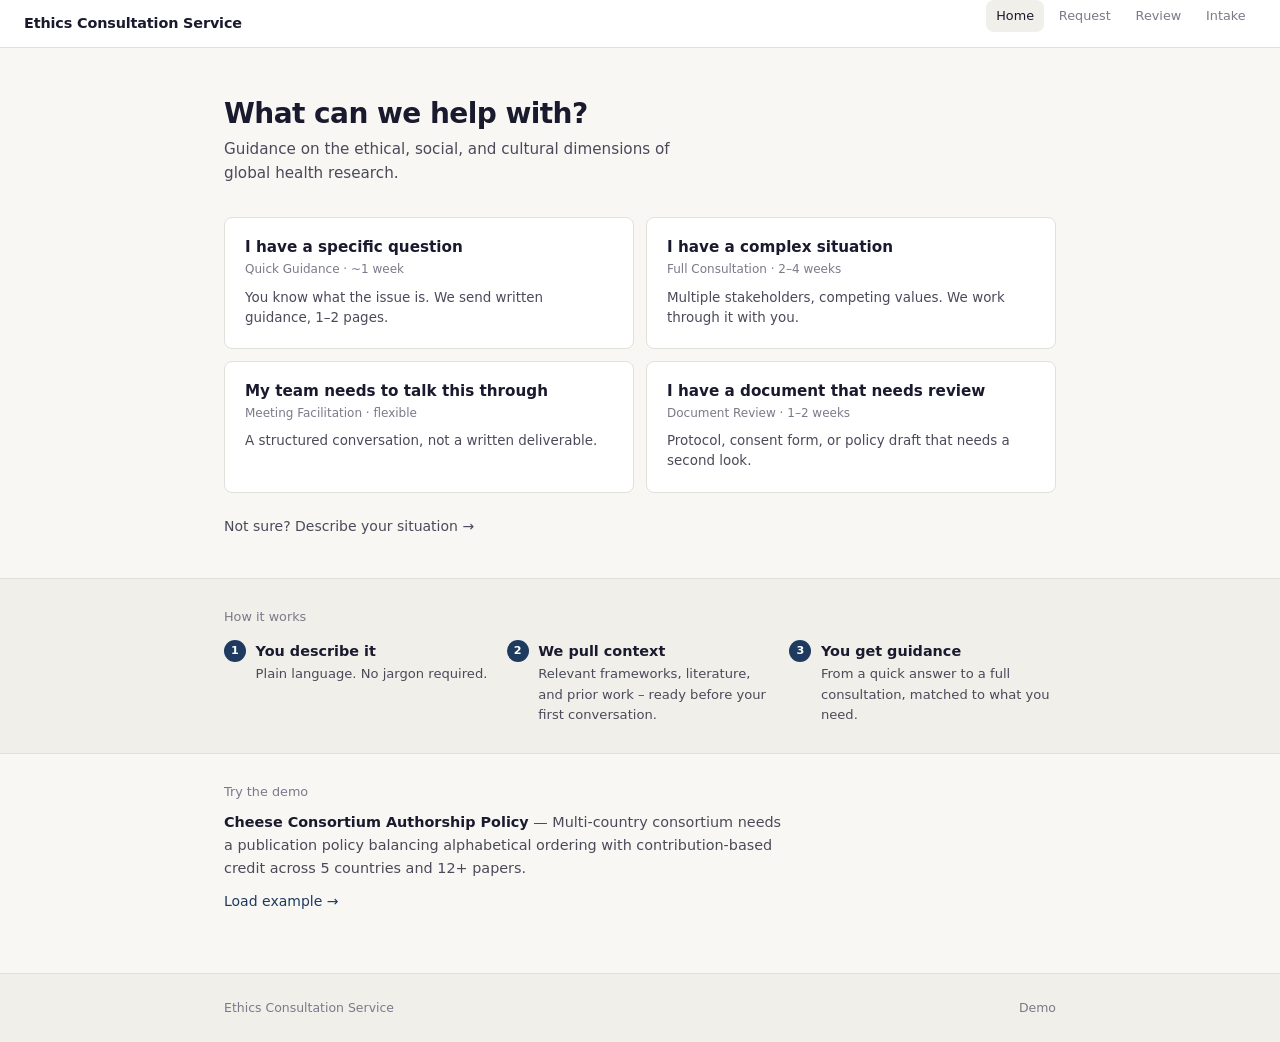
==== commit 993a5fe6: "redesign: clean modern aesthetic – sans-serif, tighter, warmer Drop Georgia serif for system-ui thro" ====
--- a/index.html
+++ b/index.html
@@ -21,72 +21,66 @@
 </nav>
 
 <!-- Main -->
-<section class="section" style="padding: 4rem 0 2rem;">
+<section class="section" style="padding-top: 3rem;">
   <div class="container">
-    <h1 style="font-size: 2rem; margin-bottom: 0.5rem;">What can we help with?</h1>
-    <p class="text-light" style="max-width: 560px; margin-bottom: 2.5rem;">
+    <h1 style="margin-bottom: 0.35rem;">What can we help with?</h1>
+    <p class="text-light" style="max-width: 480px; margin-bottom: 2rem; font-size: 0.95rem;">
       Guidance on the ethical, social, and cultural dimensions of global health research.
     </p>
 
     <div class="triage-grid">
-
       <a href="request.html?type=quick" class="triage-card">
         <div class="triage-title">I have a specific question</div>
         <div class="triage-timing">Quick Guidance &middot; ~1 week</div>
-        <p class="triage-desc">Clear question, need a clear answer. Written guidance, 1&ndash;2 pages.</p>
+        <p class="triage-desc">You know what the issue is. We send written guidance, 1&ndash;2 pages.</p>
       </a>
-
       <a href="request.html?type=full" class="triage-card">
         <div class="triage-title">I have a complex situation</div>
         <div class="triage-timing">Full Consultation &middot; 2&ndash;4 weeks</div>
-        <p class="triage-desc">Multiple stakeholders, competing values, no clear precedent.</p>
+        <p class="triage-desc">Multiple stakeholders, competing values. We work through it with you.</p>
       </a>
-
       <a href="request.html?type=meeting" class="triage-card">
         <div class="triage-title">My team needs to talk this through</div>
         <div class="triage-timing">Meeting Facilitation &middot; flexible</div>
-        <p class="triage-desc">Structured conversation, not a written deliverable.</p>
+        <p class="triage-desc">A structured conversation, not a written deliverable.</p>
       </a>
-
       <a href="request.html?type=review" class="triage-card">
         <div class="triage-title">I have a document that needs review</div>
         <div class="triage-timing">Document Review &middot; 1&ndash;2 weeks</div>
-        <p class="triage-desc">Protocol, consent form, or policy draft that needs ethical scrutiny.</p>
+        <p class="triage-desc">Protocol, consent form, or policy draft that needs a second look.</p>
       </a>
-
     </div>
 
-    <div style="margin-top: 1.5rem; padding-top: 1.25rem; border-top: 1px solid var(--border);">
-      <a href="request.html" class="text-small text-light">Not sure? Describe your situation and we'll figure it out &rarr;</a>
+    <div style="margin-top: 1.25rem;">
+      <a href="request.html" class="text-small text-light">Not sure? Describe your situation &rarr;</a>
     </div>
-
   </div>
 </section>
 
 <!-- How It Works -->
-<section class="section-sm" id="how-it-works" style="background: var(--surface-alt); border-top: 1px solid var(--border); border-bottom: 1px solid var(--border);">
+<section class="section-sm" style="background: var(--surface-alt); border-top: 1px solid var(--border); border-bottom: 1px solid var(--border);">
   <div class="container">
-    <p class="text-xs text-muted" style="margin-bottom: 1rem;">How it works</p>
+    <p class="text-xs text-muted" style="margin-bottom: 0.75rem;">How it works</p>
     <div class="card-grid-3">
-      <div style="display: flex; gap: 0.75rem; align-items: flex-start;">
+      <div style="display: flex; gap: 0.6rem; align-items: flex-start;">
         <div class="card-step">1</div>
         <div>
-          <div style="font-weight: 600; font-size: 0.95rem; margin-bottom: 0.2rem;">You describe it</div>
-          <p class="card-desc">Plain language. No jargon required.</p>
+          <div style="font-weight: 600; font-size: 0.9rem; margin-bottom: 0.1rem;">You describe it</div>
+          <p class="card-desc" style="font-size: 0.82rem;">Plain language. No jargon required.</p>
         </div>
       </div>
-      <div style="display: flex; gap: 0.75rem; align-items: flex-start;">
+      <div style="display: flex; gap: 0.6rem; align-items: flex-start;">
         <div class="card-step">2</div>
         <div>
-          <div style="font-weight: 600; font-size: 0.95rem; margin-bottom: 0.2rem;">We pull context</div>
-          <p class="card-desc">Relevant frameworks, literature, and prior work &ndash; ready before your first conversation.</p>
+          <div style="font-weight: 600; font-size: 0.9rem; margin-bottom: 0.1rem;">We pull context</div>
+          <p class="card-desc" style="font-size: 0.82rem;">Relevant frameworks, literature, and prior work &ndash; ready before your first conversation.</p>
         </div>
       </div>
-      <div style="display: flex; gap: 0.75rem; align-items: flex-start;">
+      <div style="display: flex; gap: 0.6rem; align-items: flex-start;">
         <div class="card-step">3</div>
         <div>
-          <div style="font-weight: 600; font-size: 0.95rem; margin-bottom: 0.2rem;">You get guidance</div>
-          <p class="card-desc">From a quick answer to a full consultation, matched to what you need.</p>
+          <div style="font-weight: 600; font-size: 0.9rem; margin-bottom: 0.1rem;">You get guidance</div>
+          <p class="card-desc" style="font-size: 0.82rem;">From a quick answer to a full consultation, matched to what you need.</p>
         </div>
       </div>
     </div>
@@ -96,13 +90,12 @@
 <!-- Example -->
 <section class="section-sm">
   <div class="container">
-    <div style="max-width: 640px;">
-      <p class="text-xs text-muted mb-2">Try the demo</p>
-      <p style="font-size: 0.95rem; line-height: 1.6; margin-bottom: 0.75rem;">
-        <strong>The Global Artisanal Cheese Consortium</strong> needs an authorship policy for 12+ planned publications across 5 countries. The Alpine co-PIs did most of the analysis, but consortium norms say LMIC cheesemakers get first authorship. The cave-aging team contributed significantly but spans all country papers. Nobody can agree, and the funder wants equity.
-      </p>
-      <a href="request.html?example=true" class="text-small" style="font-weight: 500;">Load example &rarr;</a>
-    </div>
+    <p class="text-xs text-muted" style="margin-bottom: 0.5rem;">Try the demo</p>
+    <p style="font-size: 0.9rem; line-height: 1.6; max-width: 560px; margin-bottom: 0.5rem; color: var(--ink-light);">
+      <strong style="color: var(--ink);">Cheese Consortium Authorship Policy</strong> &mdash;
+      Multi-country consortium needs a publication policy balancing alphabetical ordering with contribution-based credit across 5 countries and 12+ papers.
+    </p>
+    <a href="request.html?example=true" class="text-small" style="font-weight: 500;">Load example &rarr;</a>
   </div>
 </section>
 
--- a/css/styles.css
+++ b/css/styles.css
@@ -48,15 +48,15 @@
   --shadow-glow: 0 0 0 3px rgba(217,119,6,0.15);
 
   /* Typography */
-  --font-heading: Georgia, 'Times New Roman', serif;
+  --font-heading: system-ui, -apple-system, 'Segoe UI', Roboto, 'Helvetica Neue', sans-serif;
   --font-body:    system-ui, -apple-system, 'Segoe UI', Roboto, 'Helvetica Neue', sans-serif;
   --font-mono:    'SF Mono', 'Fira Code', 'Cascadia Code', monospace;
 
   /* Layout */
-  --max-width:   960px;
-  --radius:      3px;
-  --radius-lg:   4px;
-  --radius-xl:   6px;
+  --max-width:   880px;
+  --radius:      8px;
+  --radius-lg:   10px;
+  --radius-xl:   12px;
   --transition:  0.15s ease;
   --transition-slow: 0.3s ease;
 }
@@ -73,7 +73,7 @@
 }
 body {
   font-family: var(--font-body);
-  background: var(--paper);
+  background: var(--surface);
   color: var(--ink);
   line-height: 1.6;
   min-height: 100vh;
@@ -86,19 +86,19 @@
 /* ── Nav Bar ───────────────────────────────── */
 .nav-bar {
   background: var(--paper);
-  padding: 0 2rem;
+  padding: 0 1.5rem;
   display: flex;
   align-items: center;
   justify-content: space-between;
-  height: 52px;
+  height: 48px;
   position: sticky;
   top: 0;
   z-index: 100;
   border-bottom: 1px solid var(--border);
 }
 .nav-brand {
-  font-family: var(--font-heading);
-  font-size: 1rem;
+  font-size: 0.9rem;
+  font-weight: 600;
   color: var(--ink);
   letter-spacing: -0.01em;
   display: flex;
@@ -110,7 +110,7 @@
 .nav-brand .brand-mark { display: none; }
 .nav-links {
   display: flex;
-  gap: 0;
+  gap: 0.25rem;
   list-style: none;
   height: 100%;
 }
@@ -118,18 +118,19 @@
   color: var(--ink-muted);
   font-size: 0.8rem;
   font-weight: 500;
-  padding: 0 1rem;
-  height: 100%;
-  display: flex;
-  align-items: center;
-  border-bottom: 2px solid transparent;
+  padding: 0.35rem 0.65rem;
+  border-radius: var(--radius);
+  display: flex;
+  align-items: center;
   transition: all var(--transition);
 }
 .nav-links a:hover {
   color: var(--ink);
+  background: var(--surface-alt);
 }
 .nav-links a.active {
   color: var(--ink);
+  background: var(--surface-alt);
 }
 
 /* ── Container ─────────────────────────────── */
@@ -146,10 +147,10 @@
 
 /* ── Section ───────────────────────────────── */
 .section {
-  padding: 4rem 0;
+  padding: 2.5rem 0;
 }
 .section-sm {
-  padding: 2.5rem 0;
+  padding: 1.75rem 0;
 }
 .section-alt {
   background: var(--paper);
@@ -161,10 +162,10 @@
   color: var(--ink);
   line-height: 1.25;
 }
-h1 { font-size: 2.25rem; letter-spacing: -0.02em; }
-h2 { font-size: 1.75rem; letter-spacing: -0.01em; }
-h3 { font-size: 1.25rem; }
-h4 { font-size: 1.05rem; }
+h1 { font-size: 1.75rem; font-weight: 700; letter-spacing: -0.02em; }
+h2 { font-size: 1.4rem; font-weight: 600; letter-spacing: -0.01em; }
+h3 { font-size: 1.1rem; font-weight: 600; }
+h4 { font-size: 0.95rem; font-weight: 600; }
 
 .text-muted { color: var(--ink-muted); }
 .text-light { color: var(--ink-light); }
@@ -261,37 +262,37 @@
 .triage-grid {
   display: grid;
   grid-template-columns: repeat(2, 1fr);
-  gap: 1px;
-  background: var(--border);
-  border: 1px solid var(--border);
+  gap: 0.75rem;
 }
 .triage-card {
   display: flex;
   flex-direction: column;
   background: var(--paper);
-  padding: 1.5rem;
+  padding: 1.25rem;
   text-decoration: none;
   color: var(--ink);
-  transition: background var(--transition), box-shadow var(--transition), transform var(--transition);
-  box-shadow: inset 0 0 0 0 var(--amber);
+  border: 1px solid var(--border);
+  border-radius: var(--radius);
+  transition: border-color var(--transition), box-shadow var(--transition);
 }
 .triage-card:hover {
-  background: #fafafa;
-  box-shadow: inset 3px 0 0 0 var(--amber);
-  transform: translateY(-1px);
-  color: var(--ink);
-}
+  border-color: var(--navy-light);
+  box-shadow: var(--shadow-sm);
+  color: var(--ink);
+}
+.triage-header { display: none; }
+.triage-icon { display: none; }
 .triage-title {
-  font-family: var(--font-heading);
-  font-size: 1rem;
+  font-size: 0.95rem;
+  font-weight: 600;
   line-height: 1.3;
   color: var(--ink);
-  margin-bottom: 0.15rem;
 }
 .triage-timing {
   font-size: 0.75rem;
   color: var(--ink-muted);
-  margin-bottom: 0.6rem;
+  margin-top: 0.15rem;
+  margin-bottom: 0.5rem;
 }
 .triage-desc {
   font-size: 0.84rem;
@@ -300,6 +301,7 @@
   margin-bottom: 0;
   flex: 1;
 }
+.triage-examples { display: none; }
 
 @media (max-width: 768px) {
   .triage-grid { grid-template-columns: 1fr; }
@@ -397,17 +399,17 @@
 
 /* Step number badge on cards */
 .card-step {
-  width: 24px;
-  height: 24px;
-  border-radius: var(--radius);
+  width: 22px;
+  height: 22px;
+  border-radius: 50%;
   background: var(--navy);
   color: #fff;
-  font-size: 0.75rem;
+  font-size: 0.7rem;
   font-weight: 700;
   display: flex;
   align-items: center;
   justify-content: center;
-  margin-bottom: 0.6rem;
+  flex-shrink: 0;
 }
 
 /* ── Forms ──────────────────────────────────── */
@@ -638,12 +640,12 @@
 
 /* ── Footer ────────────────────────────────── */
 .site-footer {
-  background: transparent;
+  background: var(--surface-alt);
   color: var(--ink-muted);
-  padding: 2rem 0;
+  padding: 1.5rem 0;
   font-size: 0.78rem;
-  margin-top: 3rem;
-  border-top: 1px solid var(--border-light);
+  margin-top: 2rem;
+  border-top: 1px solid var(--border);
 }
 .site-footer a {
   color: var(--ink-light);
@@ -726,7 +728,7 @@
     padding: 0.25rem 0.65rem;
     font-size: 0.8rem;
   }
-  .nav-links a.active { background: var(--navy-wash); }
+  .nav-links a.active { background: var(--surface-alt); }
   .container { padding: 0 1rem; }
   .section { padding: 2.5rem 0; }
   h1 { font-size: 1.75rem; }
